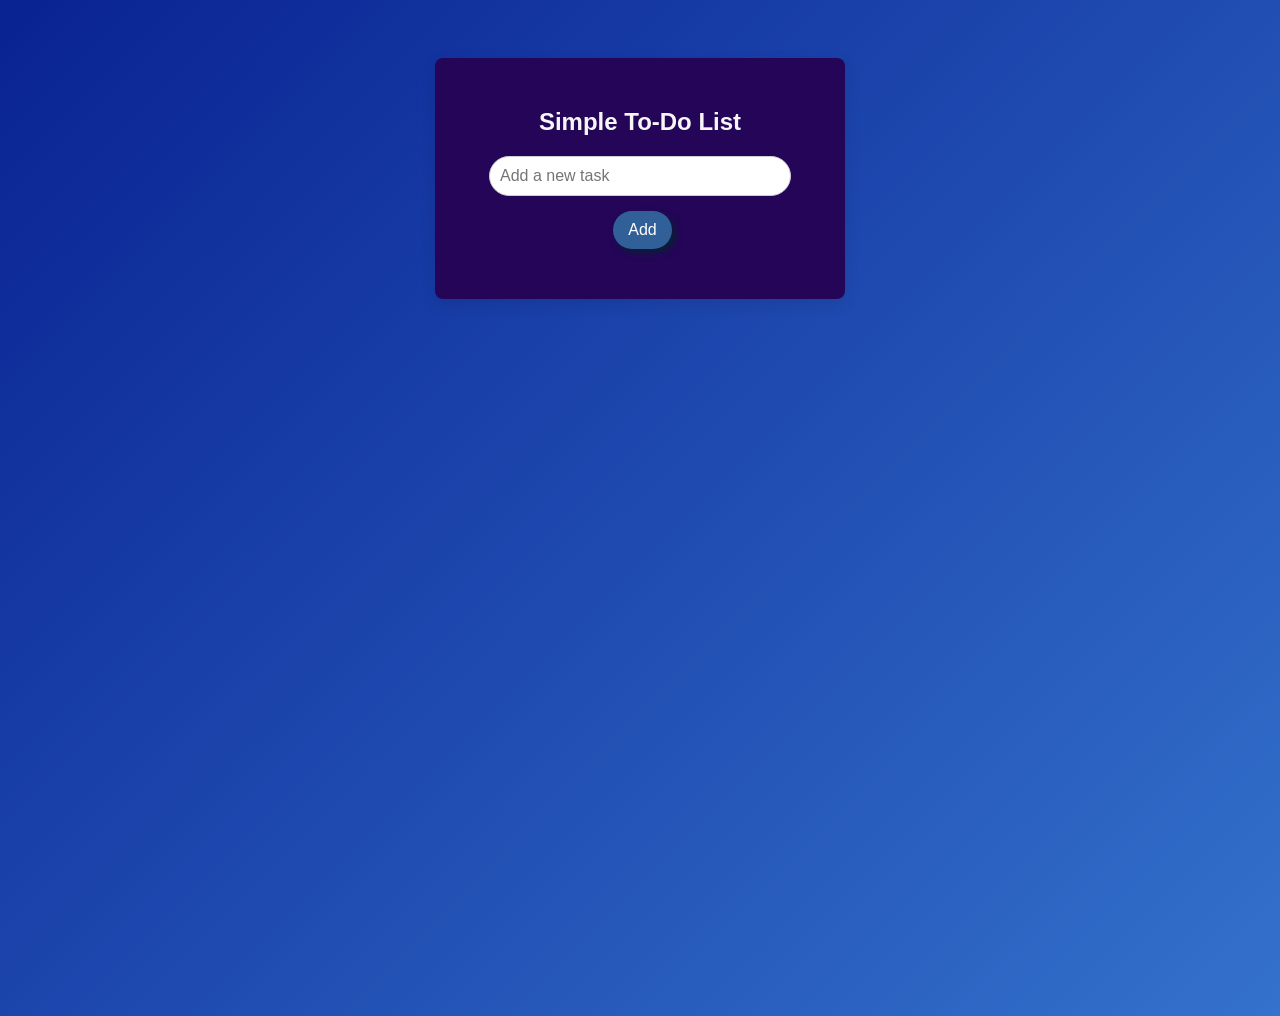
==== index.html @ e61127c2 "first commit" ====
<!DOCTYPE html>
<html lang="en">
<head>
<meta charset="UTF-8">
<meta name="viewport" content="width=device-width, initial-scale=1.0">
<title>Simple To-Do List</title>
<link rel="stylesheet" href="style.css">
</head>
<body>

<div class="todo-container">
    <h2>Simple To-Do List</h2>
    <input type="text" id="taskInput" placeholder="Add a new task">
    <br>
    <button onclick="addTask()">Add</button>
    <ul id="taskList"></ul>
</div>

<script src="script.js">
</script>

</body>
</html>
---- style.css ----
body {
        font-family: 'Poppins', sans-serif;
        background-color: #332950;
        display: flex;
        justify-content: center;
        align-items: flex-start;
        min-height: 100vh;
        padding: 50px 0;
        
    background: linear-gradient(-45deg,#4f1876 , #b35af2, #428ce0, #092292);
    background-size: 400% 400%; 
    animation: gradientBG 15s ease infinite; 
}

@keyframes gradientBG {
    0% { background-position: 0% 50%; }
    50% { background-position: 100% 50%; }
    100% { background-position: 0% 50%; }
}
    .todo-container {
        background-color: #250558;
        padding: 30px;
        border-radius: 8px;
        box-shadow: 0 5px 15px rgba(0,0,0,0.1);
        width: 350px;
        text-align: center;
    }
    h2 {
        margin-bottom: 20px;
        color: #f6f6f6;
    }
    input[type="text"] {
        width: 80%;
        padding: 10px;
        border-radius: 50px;
        border: 1px solid #ccc;
        font-size: 1em;
        
    }
    button {
        padding: 10px 15px;
        margin-left: 5px;
        background-color: #306097;
        color: white;
        border: none;
        border-radius: 40px;
        cursor: pointer;
        font-size: 1em;

        cursor: pointer;
        margin-top: 15px; 
        box-shadow: 4px 4px 7px 0 #0a1e37; 
        font-family: 'Poppins', sans-serif;
        transition: all 0.2s ease; 
    }
    button:hover {
        background-color: #357ab8;
        transform: translateY(2px);              
        box-shadow: inset 0 3px 5px rgba(0,0,0,0.2); 
    }
    ul {
        list-style: none;
        padding: 0;
        margin-top: 20px;
    }
    li {
        background-color: #f8f8f8;
        margin-bottom: 10px;
        padding: 10px;
        border-radius: 50px;
        display: flex;
        justify-content: space-between;
        align-items: center;
    }
    li button {
        /* background-color: #487e96; */
        padding: 5px 10px;
        margin: 0;
    }
    /* li button:hover {
        background-color: #a24af5;
    } */
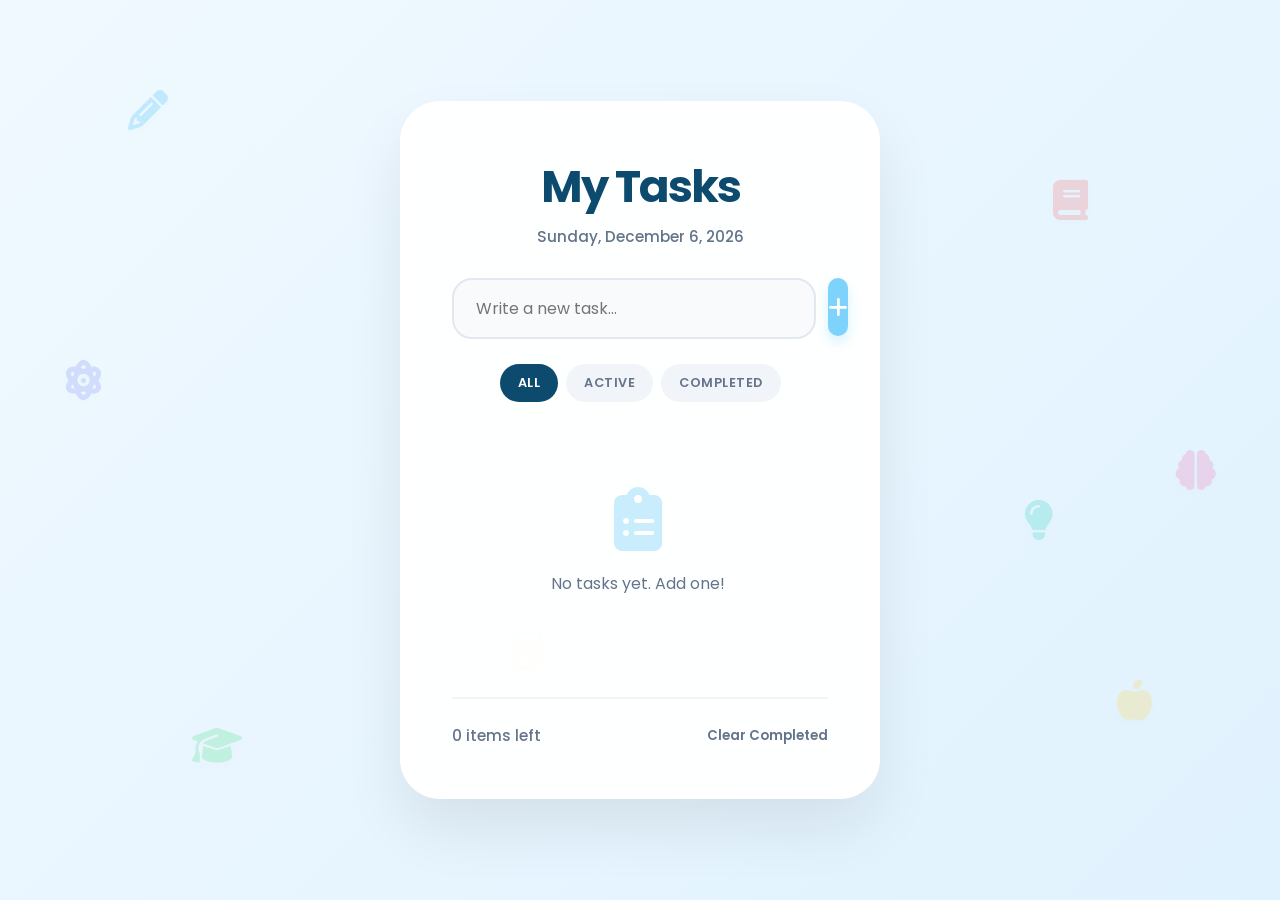
==== commit 510ac078: "feat: Implement a modern To-Do list application with a redesigned UI, task filtering, editing, and p" ====
--- a/index.html
+++ b/index.html
@@ -1,23 +1,60 @@
 <!DOCTYPE html>
 <html lang="en">
 <head>
-<meta charset="UTF-8">
-<meta name="viewport" content="width=device-width, initial-scale=1.0">
-<title>Simple To-Do List</title>
-<link rel="stylesheet" href="style.css">
+    <meta charset="UTF-8">
+    <meta name="viewport" content="width=device-width, initial-scale=1.0">
+    <title>Modern To-Do List</title>
+    <!-- Google Fonts -->
+    <link href="https://fonts.googleapis.com/css2?family=Poppins:wght@300;400;500;600&display=swap" rel="stylesheet">
+    <!-- Font Awesome for Icons -->
+    <link rel="stylesheet" href="https://cdnjs.cloudflare.com/ajax/libs/font-awesome/6.4.0/css/all.min.css">
+    <link rel="stylesheet" href="style.css">
 </head>
 <body>
 
-<div class="todo-container">
-    <h2>Simple To-Do List</h2>
-    <input type="text" id="taskInput" placeholder="Add a new task">
-    <br>
-    <button onclick="addTask()">Add</button>
-    <ul id="taskList"></ul>
+<div class="background-elements">
+    <i class="fas fa-pencil-alt sticker"></i>
+    <i class="fas fa-book sticker"></i>
+    <i class="fas fa-graduation-cap sticker"></i>
+    <i class="fas fa-apple-alt sticker"></i>
+    <i class="fas fa-atom sticker"></i>
+    <i class="fas fa-brain sticker"></i>
+    <i class="fas fa-lightbulb sticker"></i>
+    <i class="fas fa-calculator sticker"></i>
 </div>
 
-<script src="script.js">
-</script>
+<div class="main-wrapper">
+
+    <div class="todo-container">
+        <header>
+            <h1>My Tasks</h1>
+            <p id="dateDisplay"></p>
+        </header>
+
+        <div class="input-section">
+            <input type="text" id="taskInput" placeholder="Write a new task...">
+            <button id="addBtn" onclick="addTask()">
+                <i class="fas fa-plus"></i>
+            </button>
+        </div>
+
+        <div class="filter-section">
+            <button class="filter-btn active" data-filter="all">All</button>
+            <button class="filter-btn" data-filter="active">Active</button>
+            <button class="filter-btn" data-filter="completed">Completed</button>
+        </div>
+
+        <ul id="taskList"></ul>
+
+        <div class="stats-section">
+            <span id="itemsLeft">0 items left</span>
+            <button id="clearCompleted" onclick="clearCompleted()">Clear Completed</button>
+        </div>
+    </div>
+</div>
+
+<script src="script.js"></script>
 
 </body>
 </html>
+
--- a/style.css
+++ b/style.css
@@ -1,82 +1,385 @@
+:root {
+    --primary-color: #7dd3fc;
+    --primary-hover: #38bdf8;
+    --bg-gradient: linear-gradient(135deg, #f0f9ff 0%, #e0f2fe 100%);
+    --card-bg: rgba(255, 255, 255, 0.95);
+    --text-main: #0c4a6e;
+    --text-muted: #64748b;
+    --danger: #f87171;
+    --success: #4ade80;
+    --accent: #fcd34d;
+    --sticker-opacity: 0.25;
+}
+
+* {
+    margin: 0;
+    padding: 0;
+    box-sizing: border-box;
+    font-family: 'Poppins', sans-serif;
+}
+
 body {
-        font-family: 'Poppins', sans-serif;
-        background-color: #332950;
-        display: flex;
-        justify-content: center;
-        align-items: flex-start;
-        min-height: 100vh;
-        padding: 50px 0;
-        
-    background: linear-gradient(-45deg,#4f1876 , #b35af2, #428ce0, #092292);
-    background-size: 400% 400%; 
-    animation: gradientBG 15s ease infinite; 
-}
-
-@keyframes gradientBG {
-    0% { background-position: 0% 50%; }
-    50% { background-position: 100% 50%; }
-    100% { background-position: 0% 50%; }
-}
-    .todo-container {
-        background-color: #250558;
-        padding: 30px;
-        border-radius: 8px;
-        box-shadow: 0 5px 15px rgba(0,0,0,0.1);
-        width: 350px;
-        text-align: center;
+    background: var(--bg-gradient);
+    min-height: 100vh;
+    display: flex;
+    justify-content: center;
+    align-items: center;
+    color: var(--text-main);
+    padding: 40px 20px; /* Increased padding for better scroll feel */
+    position: relative;
+}
+
+
+/* Floating Background Elements */
+.background-elements {
+    position: fixed;
+    top: 0;
+    left: 0;
+    width: 100%;
+    height: 100%;
+    z-index: -1;
+    pointer-events: none;
+}
+
+.sticker {
+    position: absolute;
+    font-size: 2.5rem;
+    filter: drop-shadow(0 4px 6px rgba(0, 0, 0, 0.05));
+    opacity: var(--sticker-opacity);
+    animation: float 15s infinite ease-in-out;
+}
+
+@keyframes float {
+
+    0%,
+    100% {
+        transform: translate(0, 0) rotate(0deg) scale(1);
     }
-    h2 {
-        margin-bottom: 20px;
-        color: #f6f6f6;
+
+    50% {
+        transform: translate(30px, -30px) rotate(15deg) scale(1.1);
     }
-    input[type="text"] {
-        width: 80%;
-        padding: 10px;
-        border-radius: 50px;
-        border: 1px solid #ccc;
-        font-size: 1em;
-        
+}
+
+.sticker:nth-child(1) {
+    top: 10%;
+    left: 10%;
+    color: #38bdf8;
+    animation-delay: 0s;
+}
+
+.sticker:nth-child(2) {
+    top: 20%;
+    right: 15%;
+    color: #f87171;
+    animation-delay: 2s;
+}
+
+.sticker:nth-child(3) {
+    bottom: 15%;
+    left: 15%;
+    color: #4ade80;
+    animation-delay: 4s;
+}
+
+.sticker:nth-child(4) {
+    bottom: 20%;
+    right: 10%;
+    color: #fcd34d;
+    animation-delay: 6s;
+}
+
+.sticker:nth-child(5) {
+    top: 40%;
+    left: 5%;
+    color: #818cf8;
+    animation-delay: 8s;
+}
+
+.sticker:nth-child(6) {
+    top: 50%;
+    right: 5%;
+    color: #f472b6;
+    animation-delay: 10s;
+}
+
+.sticker:nth-child(7) {
+    bottom: 40%;
+    left: 80%;
+    color: #2dd4bf;
+    animation-delay: 1s;
+}
+
+.sticker:nth-child(8) {
+    top: 70%;
+    left: 40%;
+    color: #fb923c;
+    animation-delay: 3s;
+}
+
+.main-wrapper {
+    width: 100%;
+    max-width: 480px;
+    animation: fadeIn 0.8s ease-out;
+    z-index: 10;
+}
+
+@keyframes fadeIn {
+    from {
+        opacity: 0;
+        transform: scale(0.95);
     }
-    button {
-        padding: 10px 15px;
-        margin-left: 5px;
-        background-color: #306097;
-        color: white;
-        border: none;
-        border-radius: 40px;
-        cursor: pointer;
-        font-size: 1em;
-
-        cursor: pointer;
-        margin-top: 15px; 
-        box-shadow: 4px 4px 7px 0 #0a1e37; 
-        font-family: 'Poppins', sans-serif;
-        transition: all 0.2s ease; 
+
+    to {
+        opacity: 1;
+        transform: scale(1);
     }
-    button:hover {
-        background-color: #357ab8;
-        transform: translateY(2px);              
-        box-shadow: inset 0 3px 5px rgba(0,0,0,0.2); 
-    }
-    ul {
-        list-style: none;
-        padding: 0;
-        margin-top: 20px;
-    }
-    li {
-        background-color: #f8f8f8;
-        margin-bottom: 10px;
-        padding: 10px;
-        border-radius: 50px;
-        display: flex;
-        justify-content: space-between;
-        align-items: center;
-    }
-    li button {
-        /* background-color: #487e96; */
-        padding: 5px 10px;
-        margin: 0;
-    }
-    /* li button:hover {
-        background-color: #a24af5;
-    } */+}
+
+.todo-container {
+    background: var(--card-bg);
+    border-radius: 40px;
+    padding: 40px;
+    box-shadow: 0 30px 60px rgba(0, 0, 0, 0.08);
+    border: 12px solid white;
+    min-height: 550px;
+    display: flex;
+    flex-direction: column;
+    height: auto; /* Allow growth */
+}
+
+
+header {
+    margin-bottom: 30px;
+    text-align: center;
+}
+
+header h1 {
+    font-size: 2.8rem;
+    font-weight: 700;
+    color: var(--text-main);
+    letter-spacing: -2px;
+}
+
+header p {
+    color: var(--text-muted);
+    font-size: 0.95rem;
+    margin-top: 5px;
+    font-weight: 500;
+}
+
+.input-section {
+    display: flex;
+    gap: 12px;
+    margin-bottom: 25px;
+}
+
+#taskInput {
+    flex: 1;
+    background: #f8fafc;
+    border: 2px solid #e2e8f0;
+    border-radius: 20px;
+    padding: 16px 22px;
+    color: var(--text-main);
+    font-size: 1rem;
+    transition: all 0.3s ease;
+}
+
+#taskInput:focus {
+    outline: none;
+    border-color: var(--primary-color);
+    box-shadow: 0 0 0 4px rgba(125, 211, 252, 0.4);
+}
+
+#addBtn {
+    background: var(--primary-color);
+    border: none;
+    border-radius: 20px;
+    width: 58px;
+    height: 58px;
+    color: white;
+    font-size: 1.4rem;
+    cursor: pointer;
+    transition: all 0.3s cubic-bezier(0.4, 0, 0.2, 1);
+    box-shadow: 0 6px 12px rgba(125, 211, 252, 0.3);
+}
+
+#addBtn:hover {
+    background: var(--primary-hover);
+    transform: translateY(-3px);
+    box-shadow: 0 8px 16px rgba(125, 211, 252, 0.4);
+}
+
+.filter-section {
+    display: flex;
+    justify-content: center;
+    gap: 8px;
+    margin-bottom: 25px;
+}
+
+.filter-btn {
+    background: #f1f5f9;
+    border: none;
+    color: var(--text-muted);
+    font-weight: 600;
+    font-size: 0.8rem;
+    cursor: pointer;
+    padding: 10px 18px;
+    transition: all 0.2s ease;
+    border-radius: 50px;
+    text-transform: uppercase;
+    letter-spacing: 0.5px;
+}
+
+.filter-btn.active {
+    background: var(--text-main);
+    color: white;
+}
+
+#taskList {
+    list-style: none;
+    flex: 1;
+    /* Take up available space */
+    margin-bottom: 20px;
+    padding-right: 4px;
+    min-height: 250px;
+    /* Prevent total collapse */
+}
+
+
+/* Custom Scrollbar */
+#taskList::-webkit-scrollbar {
+    width: 6px;
+}
+
+#taskList::-webkit-scrollbar-thumb {
+    background: #e2e8f0;
+    border-radius: 10px;
+}
+
+.task-item {
+    background: white;
+    border: 2px solid #f1f5f9;
+    border-radius: 20px;
+    padding: 16px 20px;
+    margin-bottom: 15px;
+    display: flex;
+    align-items: center;
+    gap: 15px;
+    transition: all 0.3s cubic-bezier(0.4, 0, 0.2, 1);
+}
+
+.task-item:hover {
+    border-color: var(--primary-color);
+    transform: translateX(5px);
+    box-shadow: 0 4px 12px rgba(0, 0, 0, 0.03);
+}
+
+.task-item.completed {
+    background: #f8fafc;
+    border-color: transparent;
+    opacity: 0.7;
+}
+
+.task-item.completed span {
+    text-decoration: line-through;
+    color: var(--text-muted);
+}
+
+.task-checkbox {
+    width: 26px;
+    height: 26px;
+    border-radius: 10px;
+    border: 2.5px solid var(--primary-color);
+    cursor: pointer;
+    display: flex;
+    justify-content: center;
+    align-items: center;
+    transition: all 0.2s ease;
+    flex-shrink: 0;
+}
+
+.task-checkbox.checked {
+    background: var(--success);
+    border-color: var(--success);
+}
+
+.task-checkbox.checked::after {
+    content: '\f00c';
+    font-family: 'Font Awesome 6 Free';
+    font-weight: 900;
+    color: white;
+    font-size: 0.9rem;
+}
+
+.task-text {
+    flex: 1;
+    font-size: 1.05rem;
+    color: var(--text-main);
+    font-weight: 500;
+}
+
+.task-actions {
+    display: flex;
+    gap: 10px;
+}
+
+.action-btn {
+    background: transparent;
+    border: none;
+    color: var(--text-muted);
+    cursor: pointer;
+    padding: 6px;
+    transition: all 0.2s ease;
+    font-size: 1.1rem;
+}
+
+.edit-btn:hover {
+    color: var(--accent);
+    transform: scale(1.1);
+}
+
+.delete-btn:hover {
+    color: var(--danger);
+    transform: scale(1.1);
+}
+
+.stats-section {
+    display: flex;
+    justify-content: space-between;
+    align-items: center;
+    padding-top: 25px;
+    border-top: 2px solid #f1f5f9;
+    font-size: 0.95rem;
+    color: var(--text-muted);
+    font-weight: 500;
+    margin-top: auto;
+}
+
+#clearCompleted {
+    background: transparent;
+    border: none;
+    color: var(--text-muted);
+    cursor: pointer;
+    font-weight: 600;
+    transition: color 0.2s ease;
+}
+
+#clearCompleted:hover {
+    color: var(--danger);
+    text-decoration: underline;
+}
+
+.empty-state {
+    text-align: center;
+    padding: 60px 0;
+    color: var(--text-muted);
+}
+
+.empty-state i {
+    font-size: 4rem;
+    color: var(--primary-color);
+    opacity: 0.4;
+    margin-bottom: 20px;
+    display: block;
+}
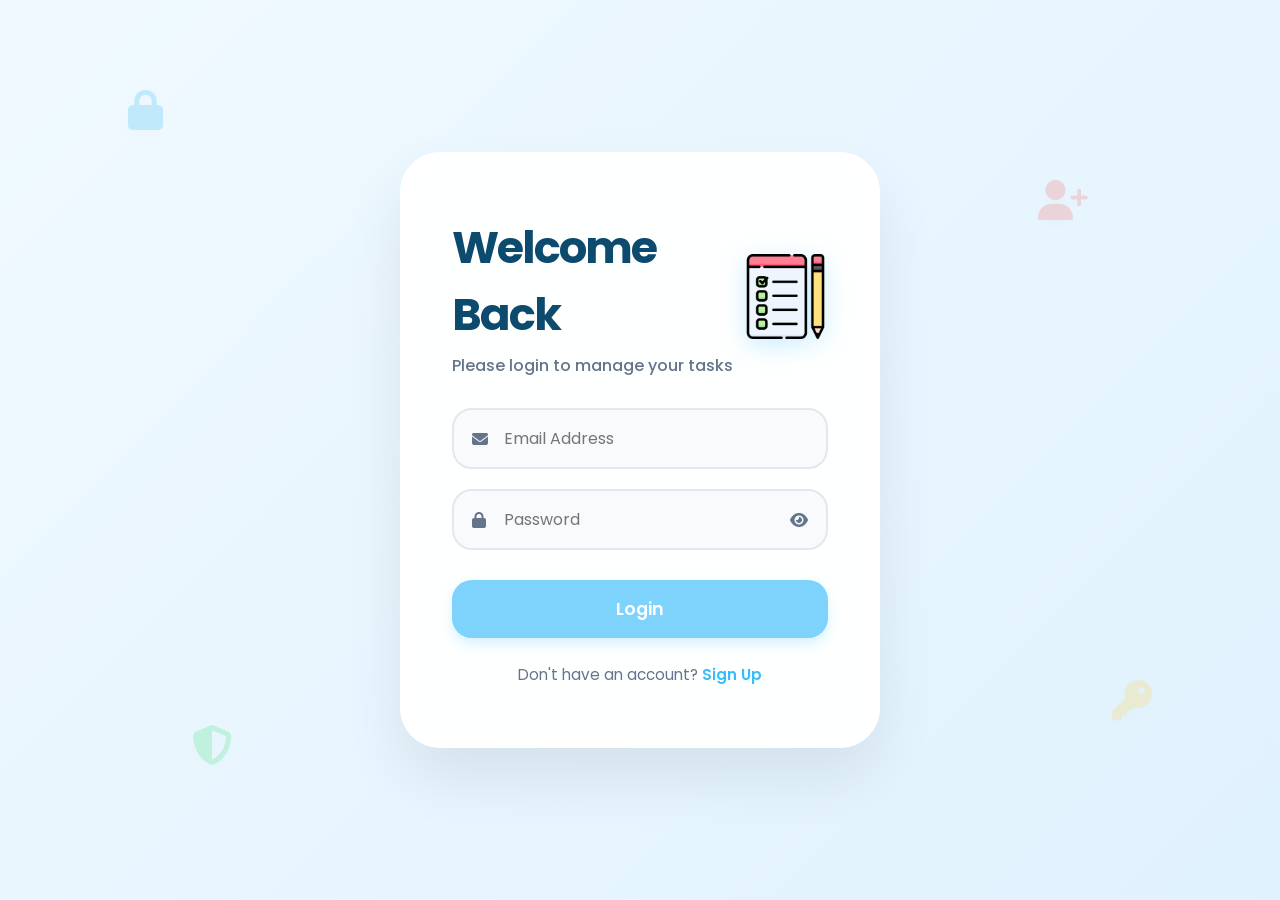
==== commit d261e5b7: "feat: Implement user authentication with login/logout functionality and update the To-Do app UI." ====
--- a/index.html
+++ b/index.html
@@ -1,60 +1,74 @@
 <!DOCTYPE html>
 <html lang="en">
+
 <head>
     <meta charset="UTF-8">
     <meta name="viewport" content="width=device-width, initial-scale=1.0">
-    <title>Modern To-Do List</title>
+    <title>To-Do List</title>
     <!-- Google Fonts -->
     <link href="https://fonts.googleapis.com/css2?family=Poppins:wght@300;400;500;600&display=swap" rel="stylesheet">
     <!-- Font Awesome for Icons -->
     <link rel="stylesheet" href="https://cdnjs.cloudflare.com/ajax/libs/font-awesome/6.4.0/css/all.min.css">
     <link rel="stylesheet" href="style.css">
+    <link rel="icon" type="image/png" href="checklist1.png">
 </head>
+
 <body>
 
-<div class="background-elements">
-    <i class="fas fa-pencil-alt sticker"></i>
-    <i class="fas fa-book sticker"></i>
-    <i class="fas fa-graduation-cap sticker"></i>
-    <i class="fas fa-apple-alt sticker"></i>
-    <i class="fas fa-atom sticker"></i>
-    <i class="fas fa-brain sticker"></i>
-    <i class="fas fa-lightbulb sticker"></i>
-    <i class="fas fa-calculator sticker"></i>
-</div>
+    <div class="background-elements">
+        <i class="fas fa-pencil-alt sticker"></i>
+        <i class="fas fa-book sticker"></i>
+        <i class="fas fa-graduation-cap sticker"></i>
+        <i class="fas fa-apple-alt sticker"></i>
+        <i class="fas fa-atom sticker"></i>
+        <i class="fas fa-brain sticker"></i>
+        <i class="fas fa-lightbulb sticker"></i>
+        <i class="fas fa-calculator sticker"></i>
+    </div>
 
-<div class="main-wrapper">
+    <div class="main-wrapper">
 
-    <div class="todo-container">
-        <header>
-            <h1>My Tasks</h1>
-            <p id="dateDisplay"></p>
-        </header>
+        <div class="todo-container">
+            <div class="user-session">
+                <span id="userEmail"></span>
+                <button onclick="logout()" class="logout-btn">
+                    <i class="fas fa-sign-out-alt"></i> Logout
+                </button>
+            </div>
+            <header>
+                <div class="header-text">
+                    <h1>My Tasks</h1>
+                    <p id="dateDisplay"></p>
+                </div>
+                <img src="check-list.png" alt="Checklist Icon" class="title-icon">
+            </header>
 
-        <div class="input-section">
-            <input type="text" id="taskInput" placeholder="Write a new task...">
-            <button id="addBtn" onclick="addTask()">
-                <i class="fas fa-plus"></i>
-            </button>
-        </div>
+            <div class="input-section">
+                <input type="text" id="taskInput" placeholder="Write a new task...">
+                <button id="addBtn" onclick="addTask()">
+                    <i class="fas fa-plus"></i>
+                </button>
+            </div>
 
-        <div class="filter-section">
-            <button class="filter-btn active" data-filter="all">All</button>
-            <button class="filter-btn" data-filter="active">Active</button>
-            <button class="filter-btn" data-filter="completed">Completed</button>
-        </div>
+            <div class="filter-section">
+                <button class="filter-btn active" data-filter="all">All</button>
+                <button class="filter-btn" data-filter="active">Active</button>
+                <button class="filter-btn" data-filter="completed">Completed</button>
+            </div>
 
-        <ul id="taskList"></ul>
+            <ul id="taskList"></ul>
 
-        <div class="stats-section">
-            <span id="itemsLeft">0 items left</span>
-            <button id="clearCompleted" onclick="clearCompleted()">Clear Completed</button>
+            <div class="stats-section">
+                <span id="itemsLeft">0 items left</span>
+                <button id="clearCompleted" onclick="clearCompleted()">Clear Completed</button>
+            </div>
         </div>
     </div>
-</div>
 
-<script src="script.js"></script>
+    <script src="script.js"></script>
 
 </body>
+
 </html>
 
+</html>
--- a/style.css
+++ b/style.css
@@ -25,7 +25,8 @@
     justify-content: center;
     align-items: center;
     color: var(--text-main);
-    padding: 40px 20px; /* Increased padding for better scroll feel */
+    padding: 40px 20px;
+    /* Increased padding for better scroll feel */
     position: relative;
 }
 
@@ -145,13 +146,31 @@
     min-height: 550px;
     display: flex;
     flex-direction: column;
-    height: auto; /* Allow growth */
+    height: auto;
+    /* Allow growth */
 }
 
 
 header {
     margin-bottom: 30px;
-    text-align: center;
+    display: flex;
+    align-items: center;
+    justify-content: space-between;
+}
+
+.header-text {
+    text-align: left;
+}
+
+.title-icon {
+    width: 85px;
+    height: auto;
+    filter: drop-shadow(0 6px 12px rgba(125, 211, 252, 0.4));
+    transition: transform 0.3s ease;
+}
+
+.title-icon:hover {
+    transform: scale(1.1) rotate(-5deg);
 }
 
 header h1 {
@@ -167,6 +186,7 @@
     margin-top: 5px;
     font-weight: 500;
 }
+
 
 .input-section {
     display: flex;
@@ -382,4 +402,136 @@
     opacity: 0.4;
     margin-bottom: 20px;
     display: block;
+}
+
+/* User Session */
+.user-session {
+    display: flex;
+    justify-content: space-between;
+    align-items: center;
+    margin-bottom: 20px;
+    padding-bottom: 15px;
+    border-bottom: 2px solid #f1f5f9;
+}
+
+#userEmail {
+    font-size: 0.9rem;
+    color: var(--text-muted);
+    font-weight: 600;
+}
+
+.logout-btn {
+    background: #fee2e2;
+    color: #ef4444;
+    border: none;
+    padding: 8px 14px;
+    border-radius: 12px;
+    font-size: 0.85rem;
+    font-weight: 600;
+    cursor: pointer;
+    transition: all 0.2s ease;
+    display: flex;
+    align-items: center;
+    gap: 6px;
+}
+
+.logout-btn:hover {
+    background: #fecaca;
+    transform: scale(1.05);
+}
+
+/* Auth Page Styles */
+.auth-container {
+    padding: 50px 40px;
+    min-height: auto;
+}
+
+#authForm {
+    display: flex;
+    flex-direction: column;
+    gap: 20px;
+}
+
+.input-group {
+    position: relative;
+    display: flex;
+    align-items: center;
+}
+
+.input-group i:first-child {
+    position: absolute;
+    left: 20px;
+    color: var(--text-muted);
+}
+
+.input-group input {
+    width: 100%;
+    background: #f8fafc;
+    border: 2px solid #e2e8f0;
+    border-radius: 20px;
+    padding: 16px 20px 16px 50px;
+    color: var(--text-main);
+    font-size: 1rem;
+    transition: all 0.3s ease;
+}
+
+.input-group input:focus {
+    outline: none;
+    border-color: var(--primary-color);
+    box-shadow: 0 0 0 4px rgba(125, 211, 252, 0.4);
+}
+
+.toggle-password {
+    position: absolute;
+    right: 20px;
+    cursor: pointer;
+    color: var(--text-muted);
+    transition: color 0.3s ease;
+}
+
+.toggle-password:hover {
+    color: var(--primary-hover);
+}
+
+.primary-btn {
+    background: var(--primary-color);
+    border: none;
+    border-radius: 20px;
+    padding: 16px;
+    color: white;
+    font-size: 1.1rem;
+    font-weight: 600;
+    cursor: pointer;
+    transition: all 0.3s cubic-bezier(0.4, 0, 0.2, 1);
+    box-shadow: 0 6px 12px rgba(125, 211, 252, 0.3);
+    margin-top: 10px;
+}
+
+.primary-btn:hover {
+    background: var(--primary-hover);
+    transform: translateY(-3px);
+    box-shadow: 0 8px 16px rgba(125, 211, 252, 0.4);
+}
+
+.auth-footer {
+    margin-top: 25px;
+    text-align: center;
+    font-size: 0.95rem;
+    color: var(--text-muted);
+}
+
+.auth-footer a {
+    color: var(--primary-hover);
+    text-decoration: none;
+    font-weight: 600;
+}
+
+.auth-footer a:hover {
+    text-decoration: underline;
+}
+
+#authSubtitle {
+    color: var(--text-muted);
+    font-size: 1rem;
+    margin-top: 5px;
 }
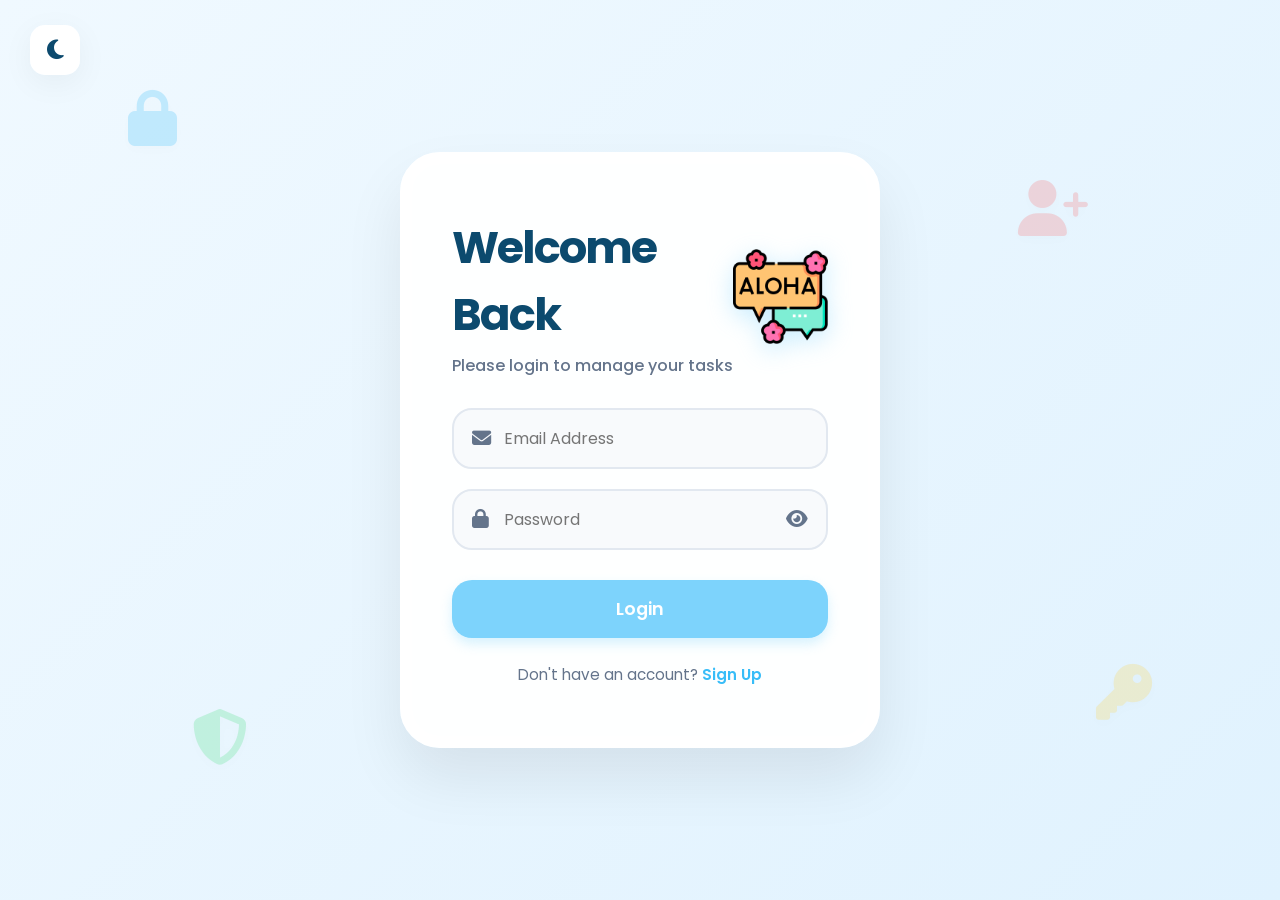
==== commit 5aff7b92: "feat: Add dark/light theme toggle, refactor user session UI, and include new image assets." ====
--- a/index.html
+++ b/index.html
@@ -25,16 +25,22 @@
         <i class="fas fa-lightbulb sticker"></i>
         <i class="fas fa-calculator sticker"></i>
     </div>
+    <div class="theme-toggle">
+        <button class="theme-btn" id="themeBtn">
+            <i class="fas fa-moon"></i>
+        </button>
+    </div>
+
+    <div class="user-session">
+        <span id="userEmail"></span>
+        <button onclick="logout()" class="logout-btn">
+            <i class="fas fa-sign-out-alt"></i> Logout
+        </button>
+    </div>
 
     <div class="main-wrapper">
 
         <div class="todo-container">
-            <div class="user-session">
-                <span id="userEmail"></span>
-                <button onclick="logout()" class="logout-btn">
-                    <i class="fas fa-sign-out-alt"></i> Logout
-                </button>
-            </div>
             <header>
                 <div class="header-text">
                     <h1>My Tasks</h1>
@@ -65,10 +71,8 @@
         </div>
     </div>
 
+    <script src="theme.js"></script>
     <script src="script.js"></script>
-
 </body>
 
-</html>
-
 </html>
--- a/style.css
+++ b/style.css
@@ -11,6 +11,86 @@
     --sticker-opacity: 0.25;
 }
 
+.dark-mode {
+    --bg-gradient: linear-gradient(135deg, #020617 0%, #0f172a 100%);
+    --card-bg: rgba(30, 41, 59, 0.75);
+    --text-main: #ffffff;
+    --text-muted: #cbd5e1;
+    --sticker-opacity: 0.15;
+}
+
+.dark-mode .todo-container {
+    border-color: rgba(255, 255, 255, 0.05);
+    box-shadow: 0 30px 60px rgba(0, 0, 0, 0.4);
+}
+
+.dark-mode #taskInput {
+    background: rgba(15, 23, 42, 0.6);
+    border-color: rgba(255, 255, 255, 0.1);
+    color: white;
+}
+
+.dark-mode .filter-btn {
+    background: rgba(15, 23, 42, 0.6);
+    color: var(--text-muted);
+}
+
+.dark-mode .filter-btn.active {
+    background: var(--primary-color);
+    color: #0c4a6e;
+}
+
+.dark-mode .task-item {
+    background: rgba(255, 255, 255, 0.03);
+    border-color: rgba(255, 255, 255, 0.05);
+}
+
+.dark-mode .task-item:hover {
+    background: rgba(255, 255, 255, 0.06);
+}
+
+.dark-mode .input-group input {
+    background: rgba(15, 23, 42, 0.6);
+    border-color: rgba(255, 255, 255, 0.1);
+}
+
+
+/* Theme Toggle */
+.theme-toggle {
+    position: absolute;
+    top: 25px;
+    left: 30px;
+    z-index: 1000;
+}
+
+.theme-btn {
+    background: var(--card-bg);
+    backdrop-filter: blur(10px);
+    border: 1px solid rgba(255, 255, 255, 0.3);
+    width: 50px;
+    height: 50px;
+    border-radius: 15px;
+    display: flex;
+    align-items: center;
+    justify-content: center;
+    cursor: pointer;
+    font-size: 1.4rem;
+    color: var(--text-main);
+    box-shadow: 0 8px 32px rgba(0, 0, 0, 0.05);
+    transition: all 0.3s ease;
+}
+
+.theme-btn:hover {
+    transform: scale(1.1) rotate(15deg);
+    background: var(--primary-color);
+    color: white;
+}
+
+.dark-mode .theme-btn {
+    border-color: rgba(255, 255, 255, 0.1);
+}
+
+
 * {
     margin: 0;
     padding: 0;
@@ -44,7 +124,7 @@
 
 .sticker {
     position: absolute;
-    font-size: 2.5rem;
+    font-size: 3.5rem;
     filter: drop-shadow(0 4px 6px rgba(0, 0, 0, 0.05));
     opacity: var(--sticker-opacity);
     animation: float 15s infinite ease-in-out;
@@ -153,24 +233,7 @@
 
 header {
     margin-bottom: 30px;
-    display: flex;
-    align-items: center;
-    justify-content: space-between;
-}
-
-.header-text {
-    text-align: left;
-}
-
-.title-icon {
-    width: 85px;
-    height: auto;
-    filter: drop-shadow(0 6px 12px rgba(125, 211, 252, 0.4));
-    transition: transform 0.3s ease;
-}
-
-.title-icon:hover {
-    transform: scale(1.1) rotate(-5deg);
+    text-align: center;
 }
 
 header h1 {
@@ -187,6 +250,16 @@
     font-weight: 500;
 }
 
+.header-icon {
+    width: 85px;
+    height: auto;
+    filter: drop-shadow(0 8px 15px rgba(125, 211, 252, 0.3));
+    transition: all 0.3s ease;
+}
+
+.header-icon:hover {
+    transform: translateY(-50%) scale(1.1) rotate(5deg);
+}
 
 .input-section {
     display: flex;
@@ -218,7 +291,7 @@
     width: 58px;
     height: 58px;
     color: white;
-    font-size: 1.4rem;
+    font-size: 1.65rem;
     cursor: pointer;
     transition: all 0.3s cubic-bezier(0.4, 0, 0.2, 1);
     box-shadow: 0 6px 12px rgba(125, 211, 252, 0.3);
@@ -351,7 +424,7 @@
     cursor: pointer;
     padding: 6px;
     transition: all 0.2s ease;
-    font-size: 1.1rem;
+    font-size: 1.25rem;
 }
 
 .edit-btn:hover {
@@ -404,19 +477,48 @@
     display: block;
 }
 
+header {
+    margin-bottom: 30px;
+    display: flex;
+    align-items: center;
+    justify-content: space-between;
+}
+
+.header-text {
+    text-align: left;
+}
+
+.title-icon {
+    width: 95px;
+    height: auto;
+    filter: drop-shadow(0 6px 12px rgba(125, 211, 252, 0.4));
+    transition: transform 0.3s ease;
+}
+
+.title-icon:hover {
+    transform: scale(1.1) rotate(-5deg);
+}
+
 /* User Session */
 .user-session {
-    display: flex;
-    justify-content: space-between;
-    align-items: center;
-    margin-bottom: 20px;
-    padding-bottom: 15px;
-    border-bottom: 2px solid #f1f5f9;
+    position: absolute;
+    top: 25px;
+    right: 30px;
+    display: flex;
+    align-items: center;
+    gap: 15px;
+    background: rgba(255, 255, 255, 0.8);
+    backdrop-filter: blur(10px);
+    padding: 10px 20px;
+    border-radius: 20px;
+    border: 1px solid rgba(255, 255, 255, 0.3);
+    box-shadow: 0 8px 32px rgba(0, 0, 0, 0.05);
+    z-index: 1000;
 }
 
 #userEmail {
     font-size: 0.9rem;
-    color: var(--text-muted);
+    color: var(--text-main);
     font-weight: 600;
 }
 
@@ -426,13 +528,17 @@
     border: none;
     padding: 8px 14px;
     border-radius: 12px;
-    font-size: 0.85rem;
+    font-size: 0.9rem;
     font-weight: 600;
     cursor: pointer;
     transition: all 0.2s ease;
     display: flex;
     align-items: center;
-    gap: 6px;
+    gap: 8px;
+}
+
+.logout-btn i {
+    font-size: 1.1rem;
 }
 
 .logout-btn:hover {
@@ -462,6 +568,7 @@
     position: absolute;
     left: 20px;
     color: var(--text-muted);
+    font-size: 1.2rem;
 }
 
 .input-group input {
@@ -486,6 +593,7 @@
     right: 20px;
     cursor: pointer;
     color: var(--text-muted);
+    font-size: 1.2rem;
     transition: color 0.3s ease;
 }
 
